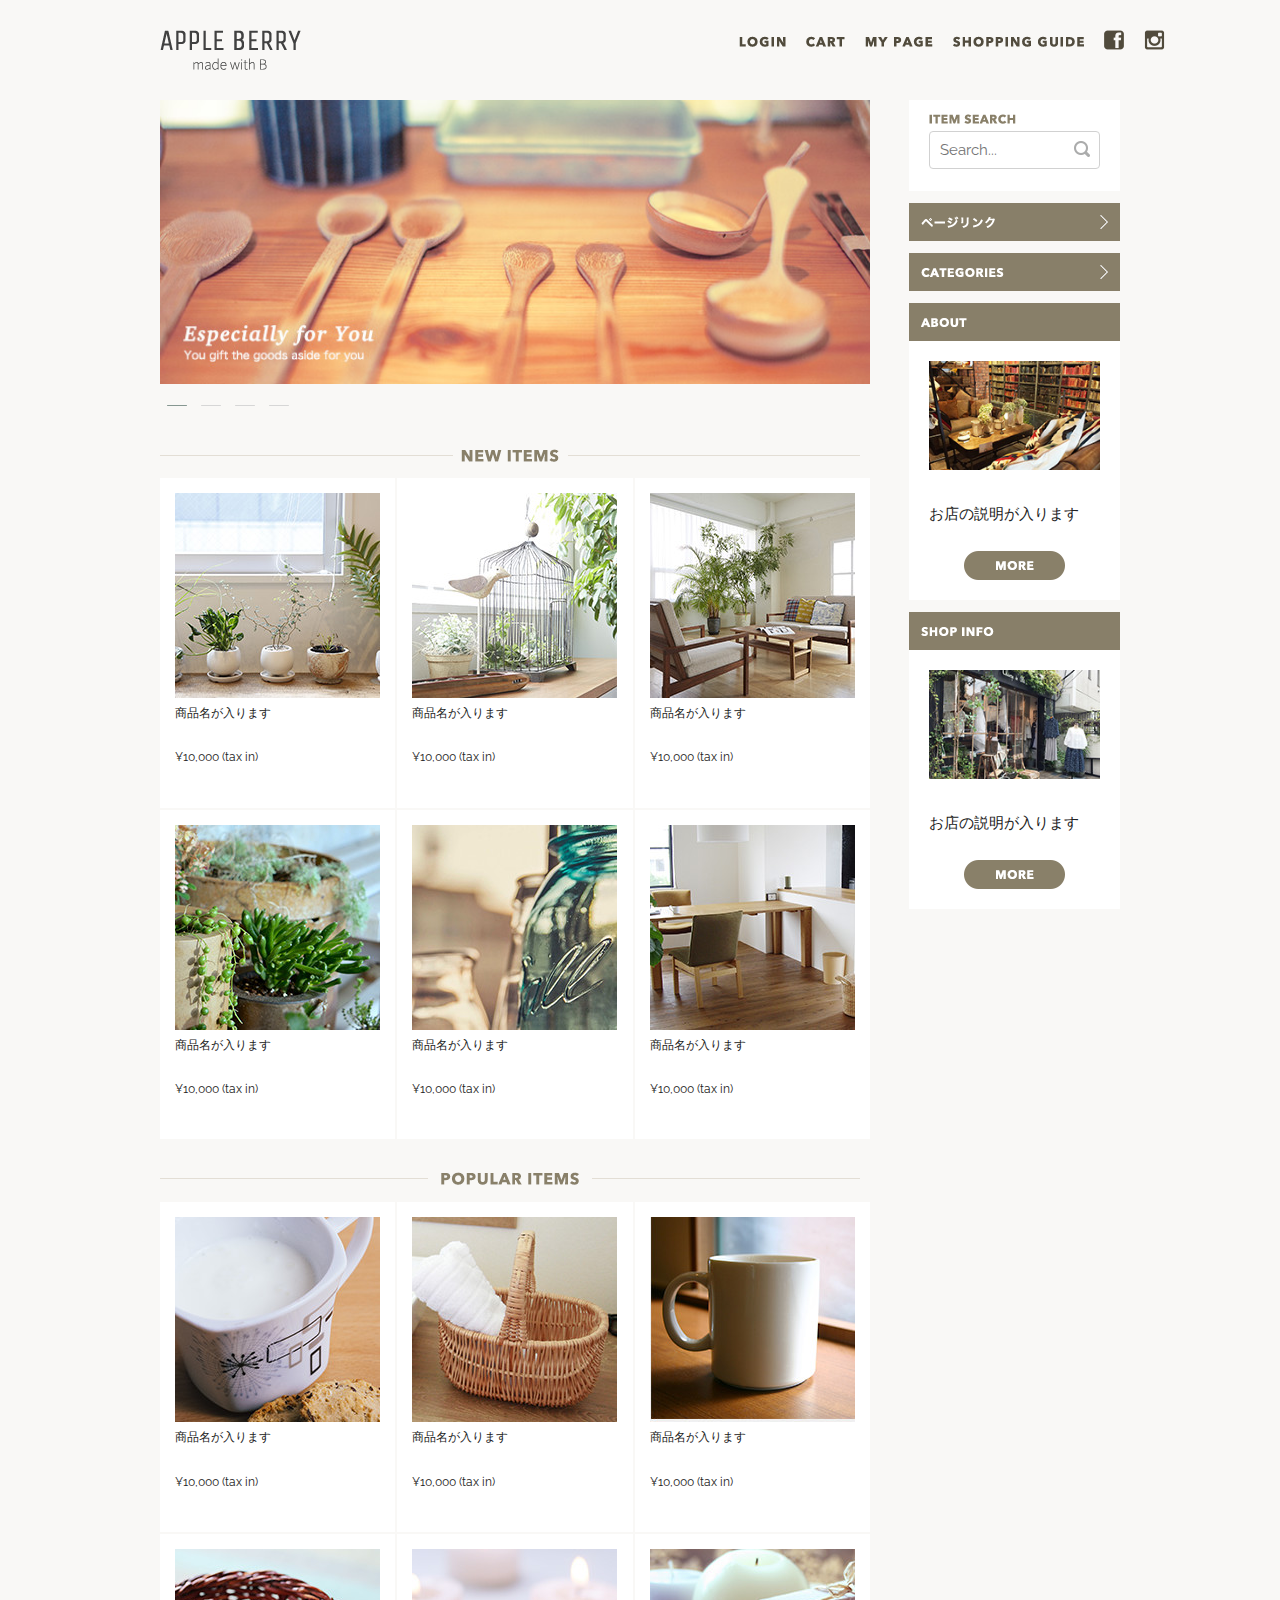
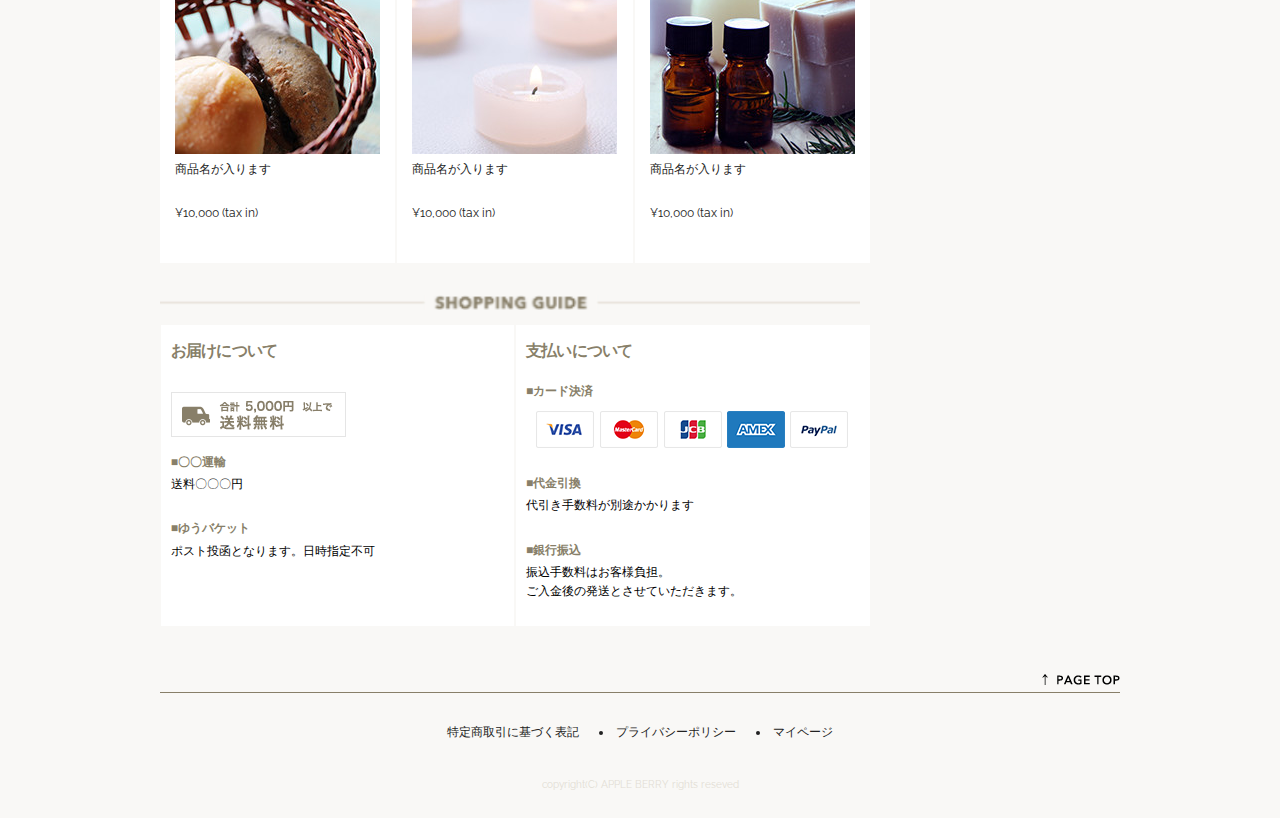
==== toppage.html @ 75d1a5d5 "second comit" ====
<!DOCTYPE html>
<html lang="ja">

<head>

    <!-- Basic Page Needs
  –––––––––––––––––––––––––––––––––––––––––––––––––– -->
    <meta charset="utf-8">
    <title>Shopping-site</title>
    <meta name="description" content="雑貨ショッピングサイト">
    <meta name="author" content="初心者">

    <!-- Mobile Specific Metas
  –––––––––––––––––––––––––––––––––––––––––––––––––– -->
    <meta name="viewport" content="width=device-width, initial-scale=1">

    <!-- FONT
  –––––––––––––––––––––––––––––––––––––––––––––––––– -->
    <link href="//fonts.googleapis.com/css?family=Raleway:400,300,600" rel="stylesheet" type="text/css">


    <!-- Owl Carousel CSS --
  ----------------------------------------------------->
    <link rel="stylesheet" href="owlcarousel/assets/owl.carousel.min.css">
    <link rel="stylesheet" href="owlcarousel/assets/owl.theme.default.min.css">
    <!-- jQuery -->
    <script src="https://ajax.googleapis.com/ajax/libs/jquery/1.10.2/jquery.min.js"></script>
    <!-- Owl Carousel JS -->
    <script src="owlcarousel/owl.carousel.min.js"></script>
    <!-- Owl Carouselを動作させるために追加 -->
    <script src="owlcarousel/test-carousel.js"></script>
    <!-- ハンバーガーメニューなどのJS -->
    <script src="./shopping.js"></script>
    <!-- CSS
  –––––––––––––––––––––––––––––––––––––––––––––––––– -->
    <link rel="stylesheet" href="shopping.css">
    <link rel="stylesheet" href="skeleton/css/normalize.css">
    <link rel="stylesheet" href="skeleton/css/skeleton.css">


    <!-- Favicon
  –––––––––––––––––––––––––––––––––––––––––––––––––– -->
    <link rel="icon" type="image/png" href="images/favicon.png">

</head>

<body>

    <!-- Primary Page Layout
  –––––––––––––––––––––––––––––––––––––––––––––––––– -->

    <header>
        <div id="head_in" class="container">
            <div class="row">
                <div class="six columns logo">
                    <a href="index.html">
                    <img src="images/top/logo.png" alt="logo" class="pc">
                    <img src="images/top_sp/logo.png" alt="logo" class="sp" style="margin: 0 auto;">
                </a>
                </div>
                <div class="six columns navi">
                    <ul class="pc">
                        <li><a href="#"><img src="images/top/menu_login.png" alt="LOGIN" ></a></li>
                        <li><a href="#"><img src="images/top/menu_cart.png" alt="CART"></a></li>
                        <li><a href="#"><img src="images/top/menu_mypage.png" alt="MY PAGE"></a></li>
                        <li><a href="#"><img src="images/top/menu_guide.png" alt="SHOPPING GUIDE"></a></li>
                        <li><a href="#"><img src="images/top/facebook.png" alt="FB"></a></li>
                        <li><a href="#"><img src="images/top/insta.png" alt="INSTA"></a></li>
                    </ul>
        <!-------pcのみ--------->
                    <ul class="sp">
                        <li><a href="#"><img src="images/top_sp/fb.png" alt="FB"></a></li>
                        <li><a href="#"><img src="images/top_sp/insta.png" alt="INSTA"></a></li>
                        <li><a href="#"><img src="images/top_sp/menu_icon.png" alt="INSTA"></a></li>
                    </ul>
        <!-------spのみ--------->
                </div>
            </div>
        </div>
    </header>
    <div class="container">
        <div class="row">
            <!-- banner -->
            <div class="nine columns">
                <div class="owl-carousel owl-theme">
                    <div><img src="images/top/ca_banner.jpg" alt="バナー"></div>
                    <div><img src="images/top/ca_banner.jpg" alt="バナー"></div>
                    <div><img src="images/top/ca_banner.jpg" alt="バナー"></div>
                    <div><img src="images/top/ca_banner.jpg" alt="バナー"></div>
                </div>

                <!-- NEW ITEMS -->
                <img class="title u-max-full-width pc" src="images/top/title_newitems.png" alt="NEW ITEMS">
                <img class="title u-max-full-width sp" src="images/top_sp/title_new_items.png" alt="NEW ITEMS">
                
                <div class="items">
                    <div class="shop_items">
                        <img src="images/top/item_01.jpg" class="u-max-full-width" alt="">
                        <p>商品名が入ります</p>
                        <p class="price">¥10,000 (tax in)</p>
                    </div>
                    <div class="shop_items">
                        <img src="images/top/item_02.jpg" class="u-max-full-width" alt="">
                        <p>商品名が入ります</p>
                        <p class="price">¥10,000 (tax in)</p>
                    </div>
                    <div class="shop_items">
                        <img src="images/top/item_03.jpg" class="u-max-full-width" alt="">
                        <p>商品名が入ります</p>
                        <p class="price">¥10,000 (tax in)</p>
                    </div>
                    <div class="shop_items">
                        <img src="images/top/item_04.jpg" class="u-max-full-width" alt="">
                        <p>商品名が入ります</p>
                        <p class="price">¥10,000 (tax in)</p>
                    </div>
                    <div class="shop_items">
                        <img src="images/top/item_05.jpg" class="u-max-full-width" alt="">
                        <p>商品名が入ります</p>
                        <p class="price">¥10,000 (tax in)</p>
                    </div>
                    <div class="shop_items">
                        <img src="images/top/item_06.jpg" class="u-max-full-width" alt="">
                        <p>商品名が入ります</p>
                        <p class="price">¥10,000 (tax in)</p>
                    </div>
                </div>
                <!-- Popular Item -->
                <img class="title u-max-full-width pc" src="images/top/title_popular.png" alt="PUPULAR ITEMS">
                <img class="title u-max-full-width sp" src="images/top_sp/title_popular.png" alt="PUPULAR ITEMS">
                <div class="items">
                    <div class="shop_items">
                        <img src="images/top/item_07.jpg" class="u-max-full-width" alt="">
                        <p>商品名が入ります</p>
                        <p class="price">¥10,000 (tax in)</p>
                    </div>
                    <div class="shop_items">
                        <img src="images/top/item_08.jpg" class="u-max-full-width" alt="">
                        <p>商品名が入ります</p>
                        <p class="price">¥10,000 (tax in)</p>
                    </div>
                    <div class="shop_items">
                        <img src="images/top/item_09.jpg" class="u-max-full-width" alt="">
                        <p>商品名が入ります</p>
                        <p class="price">¥10,000 (tax in)</p>
                    </div>
                    <div class="shop_items">
                        <img src="images/top/item_10.jpg" class="u-max-full-width" alt="">
                        <p>商品名が入ります</p>
                        <p class="price">¥10,000 (tax in)</p>
                    </div>
                    <div class="shop_items">
                        <img src="images/top/item_11.jpg" class="u-max-full-width" alt="">
                        <p>商品名が入ります</p>
                        <p class="price">¥10,000 (tax in)</p>
                    </div>
                    <div class="shop_items">
                        <img src="images/top/item_12.jpg" class="u-max-full-width" alt="">
                        <p>商品名が入ります</p>
                        <p class="price">¥10,000 (tax in)</p>
                    </div>
                </div>
                <!-- SHOPPING GUIDE -->
                <div>
                    <img class="title u-max-full-width pc" src="images/top/title_guide.png" alt="SHOPPING GUIDE">
                    <img class="title u-max-full-width sp" src="images/top_sp/title_guide.png" alt="SHOPPING GUIDE">
                    <div class="guide">
                        <div class="guide_content">
                            <h4>お届けについて</h4>
                            <div class="card"><img src="images/top/otodoke_banner.png" alt="otodoke" class="card.img"></div>
                            <ul>
                                <li class="guide_li">■〇〇運輸
                                    <p>送料〇〇〇円</p>
                                </li>
                                <li class="guide_li">■ゆうバケット
                                    <p>ポスト投函となります。日時指定不可</p>
                                </li>
                            </ul>
                        </div>
                        <div class="guide_content">
                            <h4>支払いについて</h4>
                            <ul>
                                <li class="guide_li">■カード決済
                                    <div class="card"><img src="images/top/cards.png" class="card.img u-max-full-width" alt=""></div>
                                </li>
                                <li class="guide_li">■代金引換
                                    <p>代引き手数料が別途かかります</p>
                                </li>
                                <li class="guide_li">■銀行振込
                                    <p>振込手数料はお客様負担。
                                        <br>ご入金後の発送とさせていただきます。</p>
                                </li>
                            </ul>
                        </div>
                    </div>
                </div>
            </div>

            <div class="three columns">
                <div id="sidebar">
                    <div class="side_content">
                        <div class="side_item">
                           <div class="search-content">
                                <div>
                                    <img src="images/top/itemserch.png" alt="serch">
                                </div>
                                <div id="search_box">
                                    <input type="text" placeholder="Search...">
                                    <img src="images/top/search_icon.png" alt="search">
                                </div>
                            </div>
                        </div>

                        <div class="side_item">
                            <div class="sidetitle slidemenu">
                                <img src="images/top/pagelink.png" alt="pagelink">
                                <img src="images/top/next_icon.png" alt="next" class="arrow">
                            </div>
                            <ul style="display:none;">
                                <li>カテゴリー名<img src="images/top/next_icon.png" alt="next"></li>
                                <li>カテゴリー名<img src="images/top/next_icon.png" alt="next"></li>
                                <li>カテゴリー名<img src="images/top/next_icon.png" alt="next"></li>
                                <li>カテゴリー名<img src="images/top/next_icon.png" alt="next"></li>
                            </ul>
                        </div>
                        <div class="side_item">
                            <div class="sidetitle slidemenu">
                                <img src="images/top/categories.png" alt="categories">
                                <img src="images/top/next_icon.png" alt="down" class="arrow">
                            </div>
                            <ul style="display:none;">
                                <li>カテゴリー名<img src="images/top/next_icon.png" alt="next"></li>
                                <li>カテゴリー名<img src="images/top/next_icon.png" alt="next"></li>
                                <li>カテゴリー名<img src="images/top/next_icon.png" alt="next"></li>
                                <li>カテゴリー名<img src="images/top/next_icon.png" alt="next"></li>
                            </ul>
                        </div>
                        <div class="side_item">
                            <div class="sidetitle">
                                <img src="images/top/about.png" alt="about">
                            </div>
                            <div class="description">
                                <p><img src="images/top/about_img.jpg" alt="img" class="u-max-full-width"></p>
                                <div class="eplain">
                                    <p >お店の説明が入ります</p>
                                    <a href="#" class="more"><img src="images/top/more_btn.png" alt="more" class="u-max-full-width"></a>
                                </div>
                            </div>
                        </div>
                        <div class="side_item">
                            <div class="sidetitle">
                                <img src="images/top/shop_info.png" alt="info">
                            </div>
                            <div class="description">
                                <p><img src="images/top/shopinfo_img.jpg" alt="img" class="u-max-full-width"></p>
                                <div class="eplain">
                                    <p>お店の説明が入ります</p>
                                    <a href="#" class="more"><img src="images/top/more_btn.png" alt="more" class="u-max-full-width"></a>
                                </div>
                            </div>
                        </div>
                    </div>
                </div>
            </div>
        </div>
    </div>
    <footer class="container">
        <div class="row">
            <div class="twelve columns">
                <div id="pagetop"><a href="#"><img src="images/top/pagetop.png" alt="pagetop"></a></div>
                <div id="end">
                    <ul>
                        <li id="list-style">特定商取引に基づく表記</li>
                        <li>プライバシーポリシー</li>
                        <li>マイページ</li>
                    </ul>
                </div>
                <div id="copyright">
                    <p>copyright(C) APPLE BERRY rights reseved</p>
                </div>
            </div>
        </div>
    </footer>

    <!-- End Document
  –––––––––––––––––––––––––––––––––––––––––––––––––– -->
</body>
</html>
---- shopping.css ----
@charset "UTF-8";
html {
  font-size: 62.5%;
  background-color: #f9f8f6; }

.pc {
  display: flex; }

.sp {
  display: none; }

@media screen and (max-width: 549px) {
  .sp {
    display: flex;
    justify-content: center;
    margin: 0; }
    .sp li {
      padding: 1rem;
      padding-bottom: 0;
      margin: 0; }

  .pc {
    display: none; } }
.owl-theme .owl-dots {
  text-align: left; }

.owl-theme .owl-dots .owl-dot span {
  width: 20px;
  height: 0.7px; }

header {
  padding: 40px auto;
  margin: 30px; }

header ul {
  list-style: none;
  display: flex;
  justify-content: space-around;
  margin: 0 0 0 70px; }
  header ul li {
    margin: 0 10px; }

.title {
  margin: 30px 0 15px 0; }

@media screen and (max-width: 549px) {
  .title {
    margin: 30px auto 15px auto; } }
.items {
  display: flex;
  justify-content: space-between;
  flex-wrap: wrap;
  font-size: 1.2rem; }

.shop_items {
  width: calc( ( 100% - 4px ) / 3);
  padding: 15px;
  margin: 0;
  box-sizing: border-box;
  background-color: #ffffff;
  margin-bottom: 2px; }

@media screen and (max-width: 549px) {
  .shop_items {
    width: calc( ( 100% - 3px ) / 2); } }
.guide {
  font-color: #887f69;
  display: flex;
  justify-content: space-around;
  flex-wrap: wrap; }

.guide_content {
  width: calc( ( 100% - 3px ) / 2);
  margin: 0;
  margin-bottom: 2px;
  box-sizing: border-box;
  background-color: #ffffff;
  font-size: 1.2rem; }
  .guide_content h4 {
    font-size: 1.6rem;
    font-weight: 700;
    padding-top: 15px;
    padding-left: 10px;
    color: #887f69; }
  .guide_content .title {
    margin: 0 10px; }
  .guide_content .card.img {
    width: 100%; }
  .guide_content .card {
    padding: 10px; }

.guide_content ul {
  list-style: none;
  padding-left: 10px; }
  .guide_content ul li {
    font-weight: 700;
    color: #887f69; }
    .guide_content ul li p {
      font-weight: 500;
      color: black;
      margin-top: 3px; }

#sidebar {
  position: relative; }
  #sidebar .side_item {
    margin-bottom: 12px; }
  #sidebar .search-content {
    background-color: #ffffff;
    padding: 7px 20px; }
  #sidebar #search_box {
    position: relative; }
    #sidebar #search_box input {
      width: 100%; }
    #sidebar #search_box img {
      position: absolute;
      top: 10px;
      right: 10px; }
  #sidebar .sidetitle {
    background-color: #887f69;
    display: flex;
    justify-content: space-between;
    padding: 12px;
    align-items: center;
    min-height: 14px; }
  #sidebar .description {
    background-color: #ffffff;
    padding: 20px;
    display: block; }
  #sidebar .side_item ul li {
    display: flex;
    justify-content: space-between;
    margin: 2px 0;
    background-color: #ffffff;
    padding: 12px;
    list-style: none; }
  #sidebar .more img {
    display: block;
    margin: auto; }

@media screen and (max-width: 549px) {
  .guide_content {
    width: 100%; }

  .description {
    overflow: hidden; }

  .description > p {
    float: left;
    width: 40%; }

  .description .eplain {
    float: left;
    margin: 0 0 0 15px; } }
#pagetop {
  margin-top: 40px;
  display: flex;
  justify-content: flex-end;
  border-bottom: 1px solid #887f69; }
  #pagetop a {
    text-decoration: none; }

@media screen and (max-width: 549px) {
  #pagetop {
    margin: 0;
    padding: 20px 0;
    display: flex;
    justify-content: center;
    border-bottom: 1px solid #887f69; }
    #pagetop a {
      text-decoration: none; } }
#end {
  margin-top: 20px; }
  #end ul {
    width: 100%;
    text-align: center;
    display: flex;
    justify-content: center;
    font-size: 12px;
    list-style-type: disc; }
  #end li {
    margin: 10px 10px; }
  #end #list-style {
    list-style: none; }
  @media screen and (max-width: 549px) {
    #end ul {
      width: 100%;
      text-align: center;
      display: inline;
      font-size: 12px;
      list-style-type: disc; }
    #end li {
      margin: 10px 10px;
      list-style: none; } }

#copyright {
  text-align: center;
  color: #e2ddd4;
  font-size: 10px; }

.banner {
  width: 100%;
  margin-bottom: 10px; }

.pagedirection {
  display: flex;
  justify-content: space-between;
  margin-top: 20px; }
  .pagedirection a {
    text-decoration: none;
    color: #ffffff;
    font-size: 1.2rem;
    font-weight: 900;
    background-color: #887f69;
    padding: 10px 30px; }
  .pagedirection a:hover {
    color: #887f69;
    background-color: #ffffff;
    border: 2px solid #887f69; }

.breadcrumb {
  background-color: #e2ddd4;
  padding: 3px 10px;
  margin: 1rem 0; }
  .breadcrumb li {
    list-style: none;
    display: inline; }
    .breadcrumb li a {
      text-decoration: none;
      color: #887f69;
      font-size: 1rem; }

.breadcrumb li:before {
  /* >を表示*/
  content: '/';
  padding: 0 3px;
  color: #887f69; }

.breadcrumb li:first-child:before {
  content: ''; }

.product {
  background-color: #ffffff;
  padding: 20px 30px; }
  .product p {
    font-weight: 700; }
  .product #product_slide {
    display: flex;
    justify-content: space-between;
    border-top: 1px solid #e2ddd4;
    padding: 20px 0; }
    .product #product_slide #display_img {
      flex: 5 5 40px; }
      .product #product_slide #display_img img {
        width: 100%; }
    .product #product_slide ul {
      flex: 2 2 10px;
      margin-left: 10px;
      margin-bottom: 0;
      display: flex;
      justify-content: space-between;
      flex-wrap: wrap; }
      .product #product_slide ul li {
        list-style: none;
        width: calc( 50% - 5px );
        line-height: 0;
        margin-bottom: 0; }
        .product #product_slide ul li:nth-child(n+3) {
          margin-top: 10px; }
        .product #product_slide ul li img {
          width: 100%;
          cursor: pointer; }

@media screen and (max-width: 549px) {
  .product #product_slide {
    flex-direction: column;
    flex: 1; }
    .product #product_slide ul {
      margin-top: 10px;
      margin-left: 0;
      flex: 1; }
      .product #product_slide ul li {
        width: calc( ( 100% - 40px ) / 5 ); }
        .product #product_slide ul li:nth-child(n+3) {
          margin-top: 0; }
        .product #product_slide ul li:nth-child(n+6) {
          margin-top: 10px; } }
.colorsize {
  border-top: 1px solid #e2ddd4;
  padding: 20px 0;
  font-size: 1.3rem; }
  .colorsize img {
    margin-bottom: 20px; }
  .colorsize table {
    width: 100%; }
  .colorsize th {
    text-align: center;
    background-color: #f9f8f6;
    border: 1px solid #e2ddd4;
    color: #887f69; }
    .colorsize th:first-child, .colorsize th:last-child {
      padding: 12px 15px; }
  .colorsize td {
    text-align: center;
    border: 1px solid #e2ddd4;
    color: #887f69; }
    .colorsize td:first-child, .colorsize td:last-child {
      padding: 12px 15px; }
    .colorsize td input {
      margin-bottom: 0;
      vertical-align: middle; }

.infobox {
  display: flex;
  border-bottom: 1px solid #e2ddd4; }
  .infobox .info {
    flex: 1; }
    .infobox .info .price, .infobox .info .quantity {
      border-top: 1px solid #e2ddd4;
      padding: 20px 0; }
      .infobox .info .price img, .infobox .info .price .pricetext, .infobox .info .quantity img, .infobox .info .quantity .pricetext {
        display: inline-block; }
      .infobox .info .price .pricetext, .infobox .info .quantity .pricetext {
        font-style: italic;
        font-weight: 700;
        margin: 0 0 0 40px; }
        .infobox .info .price .pricetext span, .infobox .info .quantity .pricetext span {
          color: #9d1a2d;
          font-size: 3.2rem;
          font-weight: 500; }
        .infobox .info .price .pricetext input, .infobox .info .quantity .pricetext input {
          height: 40px;
          width: 160px;
          margin-bottom: 0;
          margin-left: -20px; }
  .infobox .cart {
    width: 225px;
    margin-left: 10px; }

@media screen and (max-width: 549px) {
  .infobox {
    flex-direction: column;
    border-bottom: none; }
    .infobox .quantity {
      border-bottom: 1px solid #e2ddd4; }
    .infobox .cart {
      margin: 20px auto; } }
.productdetail {
  margin-top: 15px;
  margin-bottom: 70px;
  font-size: 1.2rem; }
  .productdetail h4, .productdetail h5 {
    color: #887f69;
    margin-bottom: 20px;
    font-weight: 700;
    font-size: 1.6rem; }
  .productdetail h4 {
    margin-top: 20px;
    padding: 20px 0;
    border-bottom: 2px solid #887f69; }
  .productdetail h5::before {
    content: '■ ';
    color: #887f69; }
  .productdetail table {
    width: 100%;
    font-size: 1.2rem; }
  .productdetail th {
    text-align: center;
    background-color: #f9f8f6;
    border: 1px solid #e2ddd4;
    color: #887f69; }
    .productdetail th:first-child, .productdetail th:last-child {
      padding: 12px 15px; }
  .productdetail td {
    border: 1px solid #e2ddd4;
    color: #887f69; }

/*# sourceMappingURL=shopping.css.map */
---- skeleton/css/skeleton.css ----
/*
* Skeleton V2.0.4
* Copyright 2014, Dave Gamache
* www.getskeleton.com
* Free to use under the MIT license.
* http://www.opensource.org/licenses/mit-license.php
* 12/29/2014
*/


/* Table of contents
––––––––––––––––––––––––––––––––––––––––––––––––––
- Grid
- Base Styles
- Typography
- Links
- Buttons
- Forms
- Lists
- Code
- Tables
- Spacing
- Utilities
- Clearing
- Media Queries
*/


/* Grid
–––––––––––––––––––––––––––––––––––––––––––––––––– */
.container {
  position: relative;
  width: 100%;
  max-width: 960px;
  margin: 0 auto;
  padding: 0 20px;
  box-sizing: border-box; }
.column,
.columns {
  width: 100%;
  float: left;
  box-sizing: border-box; }

/* For devices larger than 400px */
@media (min-width: 400px) {
  .container {
    width: 85%;
    padding: 0; }
}

/* For devices larger than 550px */
@media (min-width: 550px) {
  .container {
    width: 80%; }
  .column,
  .columns {
    margin-left: 4%; }
  .column:first-child,
  .columns:first-child {
    margin-left: 0; }

  .one.column,
  .one.columns                    { width: 4.66666666667%; }
  .two.columns                    { width: 13.3333333333%; }
  .three.columns                  { width: 22%;            }
  .four.columns                   { width: 30.6666666667%; }
  .five.columns                   { width: 39.3333333333%; }
  .six.columns                    { width: 48%;            }
  .seven.columns                  { width: 56.6666666667%; }
  .eight.columns                  { width: 65.3333333333%; }
  .nine.columns                   { width: 74.0%;          }
  .ten.columns                    { width: 82.6666666667%; }
  .eleven.columns                 { width: 91.3333333333%; }
  .twelve.columns                 { width: 100%; margin-left: 0; }

  .one-third.column               { width: 30.6666666667%; }
  .two-thirds.column              { width: 65.3333333333%; }

  .one-half.column                { width: 48%; }

  /* Offsets */
  .offset-by-one.column,
  .offset-by-one.columns          { margin-left: 8.66666666667%; }
  .offset-by-two.column,
  .offset-by-two.columns          { margin-left: 17.3333333333%; }
  .offset-by-three.column,
  .offset-by-three.columns        { margin-left: 26%;            }
  .offset-by-four.column,
  .offset-by-four.columns         { margin-left: 34.6666666667%; }
  .offset-by-five.column,
  .offset-by-five.columns         { margin-left: 43.3333333333%; }
  .offset-by-six.column,
  .offset-by-six.columns          { margin-left: 52%;            }
  .offset-by-seven.column,
  .offset-by-seven.columns        { margin-left: 60.6666666667%; }
  .offset-by-eight.column,
  .offset-by-eight.columns        { margin-left: 69.3333333333%; }
  .offset-by-nine.column,
  .offset-by-nine.columns         { margin-left: 78.0%;          }
  .offset-by-ten.column,
  .offset-by-ten.columns          { margin-left: 86.6666666667%; }
  .offset-by-eleven.column,
  .offset-by-eleven.columns       { margin-left: 95.3333333333%; }

  .offset-by-one-third.column,
  .offset-by-one-third.columns    { margin-left: 34.6666666667%; }
  .offset-by-two-thirds.column,
  .offset-by-two-thirds.columns   { margin-left: 69.3333333333%; }

  .offset-by-one-half.column,
  .offset-by-one-half.columns     { margin-left: 52%; }

}


/* Base Styles
–––––––––––––––––––––––––––––––––––––––––––––––––– */
/* NOTE
html is set to 62.5% so that all the REM measurements throughout Skeleton
are based on 10px sizing. So basically 1.5rem = 15px :) */
html {
  font-size: 62.5%; }
body {
  font-size: 1.5em; /* currently ems cause chrome bug misinterpreting rems on body element */
  line-height: 1.6;
  font-weight: 400;
  font-family: "Raleway", "HelveticaNeue", "Helvetica Neue", Helvetica, Arial, sans-serif;
  color: #222; }


/* Typography
–––––––––––––––––––––––––––––––––––––––––––––––––– */
h1, h2, h3, h4, h5, h6 {
  margin-top: 0;
  margin-bottom: 2rem;
  font-weight: 300; }
h1 { font-size: 4.0rem; line-height: 1.2;  letter-spacing: -.1rem;}
h2 { font-size: 3.6rem; line-height: 1.25; letter-spacing: -.1rem; }
h3 { font-size: 3.0rem; line-height: 1.3;  letter-spacing: -.1rem; }
h4 { font-size: 2.4rem; line-height: 1.35; letter-spacing: -.08rem; }
h5 { font-size: 1.8rem; line-height: 1.5;  letter-spacing: -.05rem; }
h6 { font-size: 1.5rem; line-height: 1.6;  letter-spacing: 0; }

/* Larger than phablet */
@media (min-width: 550px) {
  h1 { font-size: 5.0rem; }
  h2 { font-size: 4.2rem; }
  h3 { font-size: 3.6rem; }
  h4 { font-size: 3.0rem; }
  h5 { font-size: 2.4rem; }
  h6 { font-size: 1.5rem; }
}

p {
  margin-top: 0; }


/* Links
–––––––––––––––––––––––––––––––––––––––––––––––––– */
a {
  color: #1EAEDB; }
a:hover {
  color: #0FA0CE; }


/* Buttons
–––––––––––––––––––––––––––––––––––––––––––––––––– */
.button,
button,
input[type="submit"],
input[type="reset"],
input[type="button"] {
  display: inline-block;
  height: 38px;
  padding: 0 30px;
  color: #555;
  text-align: center;
  font-size: 11px;
  font-weight: 600;
  line-height: 38px;
  letter-spacing: .1rem;
  text-transform: uppercase;
  text-decoration: none;
  white-space: nowrap;
  background-color: transparent;
  border-radius: 4px;
  border: 1px solid #bbb;
  cursor: pointer;
  box-sizing: border-box; }
.button:hover,
button:hover,
input[type="submit"]:hover,
input[type="reset"]:hover,
input[type="button"]:hover,
.button:focus,
button:focus,
input[type="submit"]:focus,
input[type="reset"]:focus,
input[type="button"]:focus {
  color: #333;
  border-color: #888;
  outline: 0; }
.button.button-primary,
button.button-primary,
input[type="submit"].button-primary,
input[type="reset"].button-primary,
input[type="button"].button-primary {
  color: #FFF;
  background-color: #33C3F0;
  border-color: #33C3F0; }
.button.button-primary:hover,
button.button-primary:hover,
input[type="submit"].button-primary:hover,
input[type="reset"].button-primary:hover,
input[type="button"].button-primary:hover,
.button.button-primary:focus,
button.button-primary:focus,
input[type="submit"].button-primary:focus,
input[type="reset"].button-primary:focus,
input[type="button"].button-primary:focus {
  color: #FFF;
  background-color: #1EAEDB;
  border-color: #1EAEDB; }


/* Forms
–––––––––––––––––––––––––––––––––––––––––––––––––– */
input[type="email"],
input[type="number"],
input[type="search"],
input[type="text"],
input[type="tel"],
input[type="url"],
input[type="password"],
textarea,
select {
  height: 38px;
  padding: 6px 10px; /* The 6px vertically centers text on FF, ignored by Webkit */
  background-color: #fff;
  border: 1px solid #D1D1D1;
  border-radius: 4px;
  box-shadow: none;
  box-sizing: border-box; }
/* Removes awkward default styles on some inputs for iOS */
input[type="email"],
input[type="number"],
input[type="search"],
input[type="text"],
input[type="tel"],
input[type="url"],
input[type="password"],
textarea {
  -webkit-appearance: none;
     -moz-appearance: none;
          appearance: none; }
textarea {
  min-height: 65px;
  padding-top: 6px;
  padding-bottom: 6px; }
input[type="email"]:focus,
input[type="number"]:focus,
input[type="search"]:focus,
input[type="text"]:focus,
input[type="tel"]:focus,
input[type="url"]:focus,
input[type="password"]:focus,
textarea:focus,
select:focus {
  border: 1px solid #33C3F0;
  outline: 0; }
label,
legend {
  display: block;
  margin-bottom: .5rem;
  font-weight: 600; }
fieldset {
  padding: 0;
  border-width: 0; }
input[type="checkbox"],
input[type="radio"] {
  display: inline; }
label > .label-body {
  display: inline-block;
  margin-left: .5rem;
  font-weight: normal; }


/* Lists
–––––––––––––––––––––––––––––––––––––––––––––––––– */
ul {
  list-style: circle inside; }
ol {
  list-style: decimal inside; }
ol, ul {
  padding-left: 0;
  margin-top: 0; }
ul ul,
ul ol,
ol ol,
ol ul {
  margin: 1.5rem 0 1.5rem 3rem;
  font-size: 90%; }
li {
  margin-bottom: 1rem; }


/* Code
–––––––––––––––––––––––––––––––––––––––––––––––––– */
code {
  padding: .2rem .5rem;
  margin: 0 .2rem;
  font-size: 90%;
  white-space: nowrap;
  background: #F1F1F1;
  border: 1px solid #E1E1E1;
  border-radius: 4px; }
pre > code {
  display: block;
  padding: 1rem 1.5rem;
  white-space: pre; }


/* Tables
–––––––––––––––––––––––––––––––––––––––––––––––––– */
th,
td {
  padding: 12px 15px;
  text-align: left;
  border-bottom: 1px solid #E1E1E1; }
th:first-child,
td:first-child {
  padding-left: 0; }
th:last-child,
td:last-child {
  padding-right: 0; }


/* Spacing
–––––––––––––––––––––––––––––––––––––––––––––––––– */
button,
.button {
  margin-bottom: 1rem; }
input,
textarea,
select,
fieldset {
  margin-bottom: 1.5rem; }
pre,
blockquote,
dl,
figure,
table,
p,
ul,
ol,
form {
  margin-bottom: 2.5rem; }


/* Utilities
–––––––––––––––––––––––––––––––––––––––––––––––––– */
.u-full-width {
  width: 100%;
  box-sizing: border-box; }
.u-max-full-width {
  max-width: 100%;
  box-sizing: border-box; }
.u-pull-right {
  float: right; }
.u-pull-left {
  float: left; }


/* Misc
–––––––––––––––––––––––––––––––––––––––––––––––––– */
hr {
  margin-top: 3rem;
  margin-bottom: 3.5rem;
  border-width: 0;
  border-top: 1px solid #E1E1E1; }


/* Clearing
–––––––––––––––––––––––––––––––––––––––––––––––––– */

/* Self Clearing Goodness */
.container:after,
.row:after,
.u-cf {
  content: "";
  display: table;
  clear: both; }


/* Media Queries
–––––––––––––––––––––––––––––––––––––––––––––––––– */
/*
Note: The best way to structure the use of media queries is to create the queries
near the relevant code. For example, if you wanted to change the styles for buttons
on small devices, paste the mobile query code up in the buttons section and style it
there.
*/


/* Larger than mobile */
@media (min-width: 400px) {}

/* Larger than phablet (also point when grid becomes active) */
@media (min-width: 550px) {}

/* Larger than tablet */
@media (min-width: 750px) {}

/* Larger than desktop */
@media (min-width: 1000px) {}

/* Larger than Desktop HD */
@media (min-width: 1200px) {}
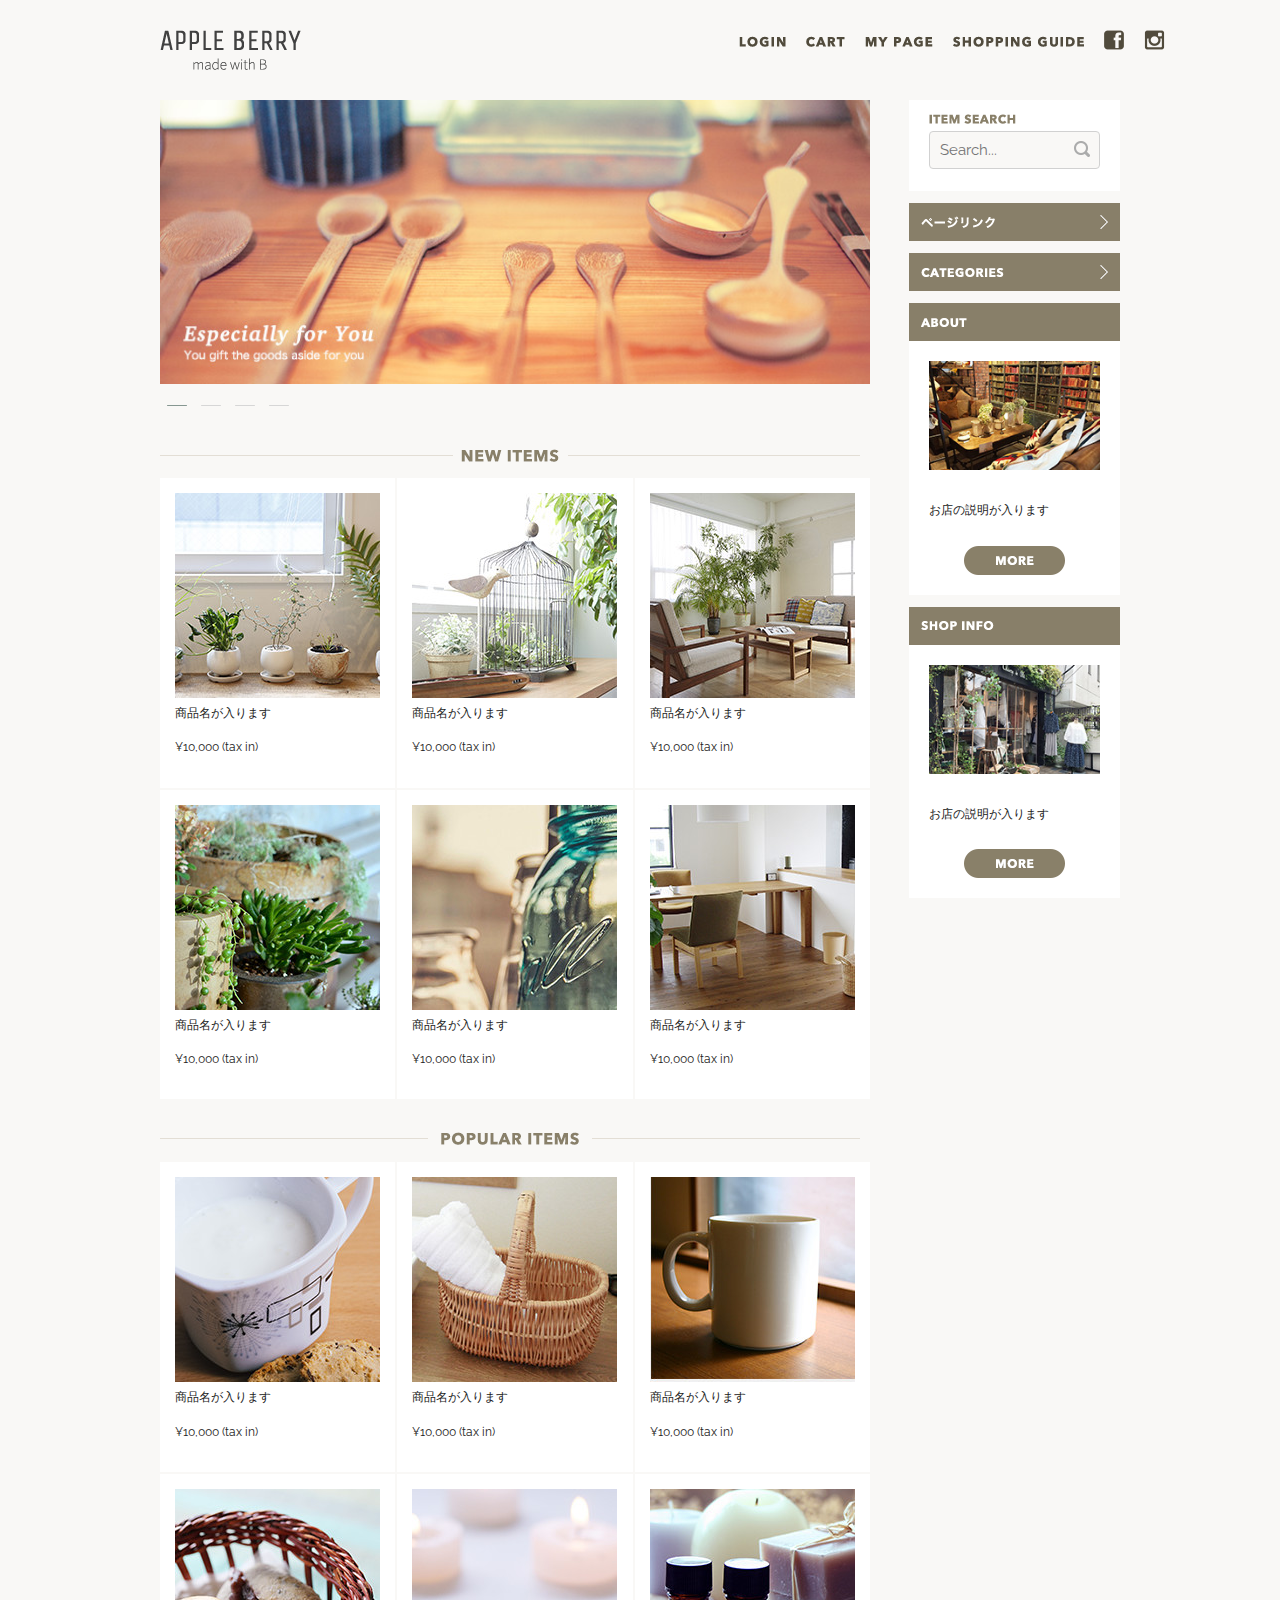
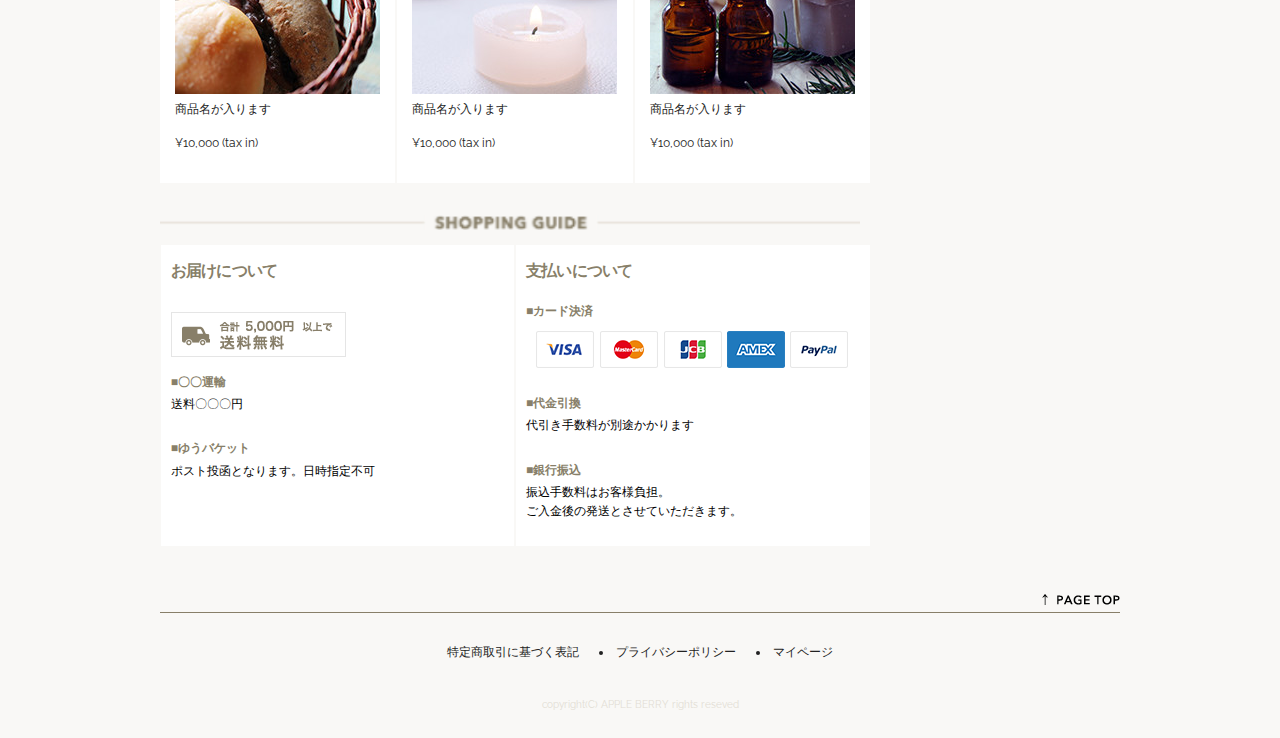
==== commit c9cdd120: "thrid comit" ====
--- a/toppage.html
+++ b/toppage.html
@@ -91,7 +91,7 @@
 
                 <!-- NEW ITEMS -->
                 <img class="title u-max-full-width pc" src="images/top/title_newitems.png" alt="NEW ITEMS">
-                <img class="title u-max-full-width sp" src="images/top_sp/title_new_items.png" alt="NEW ITEMS">
+                <img class="title u-max-full-width sp" src="images/top_sp/title_new_item.png" alt="NEW ITEMS">
                 
                 <div class="items">
                     <div class="shop_items">
--- a/shopping.css
+++ b/shopping.css
@@ -59,6 +59,8 @@
   box-sizing: border-box;
   background-color: #ffffff;
   margin-bottom: 2px; }
+  .shop_items p {
+    margin-bottom: 15px; }
 
 @media screen and (max-width: 549px) {
   .shop_items {
@@ -110,7 +112,8 @@
   #sidebar #search_box {
     position: relative; }
     #sidebar #search_box input {
-      width: 100%; }
+      width: 100%;
+      background-color: #f9f8f6; }
     #sidebar #search_box img {
       position: absolute;
       top: 10px;
@@ -125,14 +128,19 @@
   #sidebar .description {
     background-color: #ffffff;
     padding: 20px;
-    display: block; }
+    display: block;
+    font-size: 1.2rem; }
   #sidebar .side_item ul li {
     display: flex;
     justify-content: space-between;
     margin: 2px 0;
     background-color: #ffffff;
     padding: 12px;
-    list-style: none; }
+    list-style: none;
+    font-size: 1.2rem; }
+    #sidebar .side_item ul li img {
+      width: 8px;
+      height: 14px; }
   #sidebar .more img {
     display: block;
     margin: auto; }
@@ -211,7 +219,8 @@
     font-size: 1.2rem;
     font-weight: 900;
     background-color: #887f69;
-    padding: 10px 30px; }
+    padding: 10px 30px;
+    border: 2px solid #887f69; }
   .pagedirection a:hover {
     color: #887f69;
     background-color: #ffffff;
@@ -220,7 +229,8 @@
 .breadcrumb {
   background-color: #e2ddd4;
   padding: 3px 10px;
-  margin: 1rem 0; }
+  margin: 1rem 0;
+  border-radius: 2px; }
   .breadcrumb li {
     list-style: none;
     display: inline; }
@@ -241,8 +251,14 @@
 .product {
   background-color: #ffffff;
   padding: 20px 30px; }
-  .product p {
-    font-weight: 700; }
+  .product .productname {
+    font-weight: 700;
+    font-size: 1.2rem; }
+  .product #productnumber {
+    font-weight: 400;
+    font-size: 1.2rem;
+    color: #887f69;
+    margin-bottom: 10px; }
   .product #product_slide {
     display: flex;
     justify-content: space-between;
@@ -270,6 +286,21 @@
           width: 100%;
           cursor: pointer; }
 
+@media screen and (min-width: 549px) {
+  .productname {
+    float: left; }
+
+  #productnumber {
+    float: right; }
+
+  .clearfix {
+    margin-top: 20px;
+    margin-bottom: 20px; }
+
+  .clearfix::after {
+    content: '';
+    display: block;
+    clear: both; } }
 @media screen and (max-width: 549px) {
   .product #product_slide {
     flex-direction: column;
@@ -324,7 +355,7 @@
         font-weight: 700;
         margin: 0 0 0 40px; }
         .infobox .info .price .pricetext span, .infobox .info .quantity .pricetext span {
-          color: #9d1a2d;
+          color: red;
           font-size: 3.2rem;
           font-weight: 500; }
         .infobox .info .price .pricetext input, .infobox .info .quantity .pricetext input {
@@ -367,11 +398,16 @@
     text-align: center;
     background-color: #f9f8f6;
     border: 1px solid #e2ddd4;
-    color: #887f69; }
+    color: #887f69;
+    width: 150px; }
     .productdetail th:first-child, .productdetail th:last-child {
       padding: 12px 15px; }
   .productdetail td {
     border: 1px solid #e2ddd4;
     color: #887f69; }
 
+@media screen and (max-width: 549px) {
+  .productdetail table th {
+    width: 40px; } }
+
 /*# sourceMappingURL=shopping.css.map */
